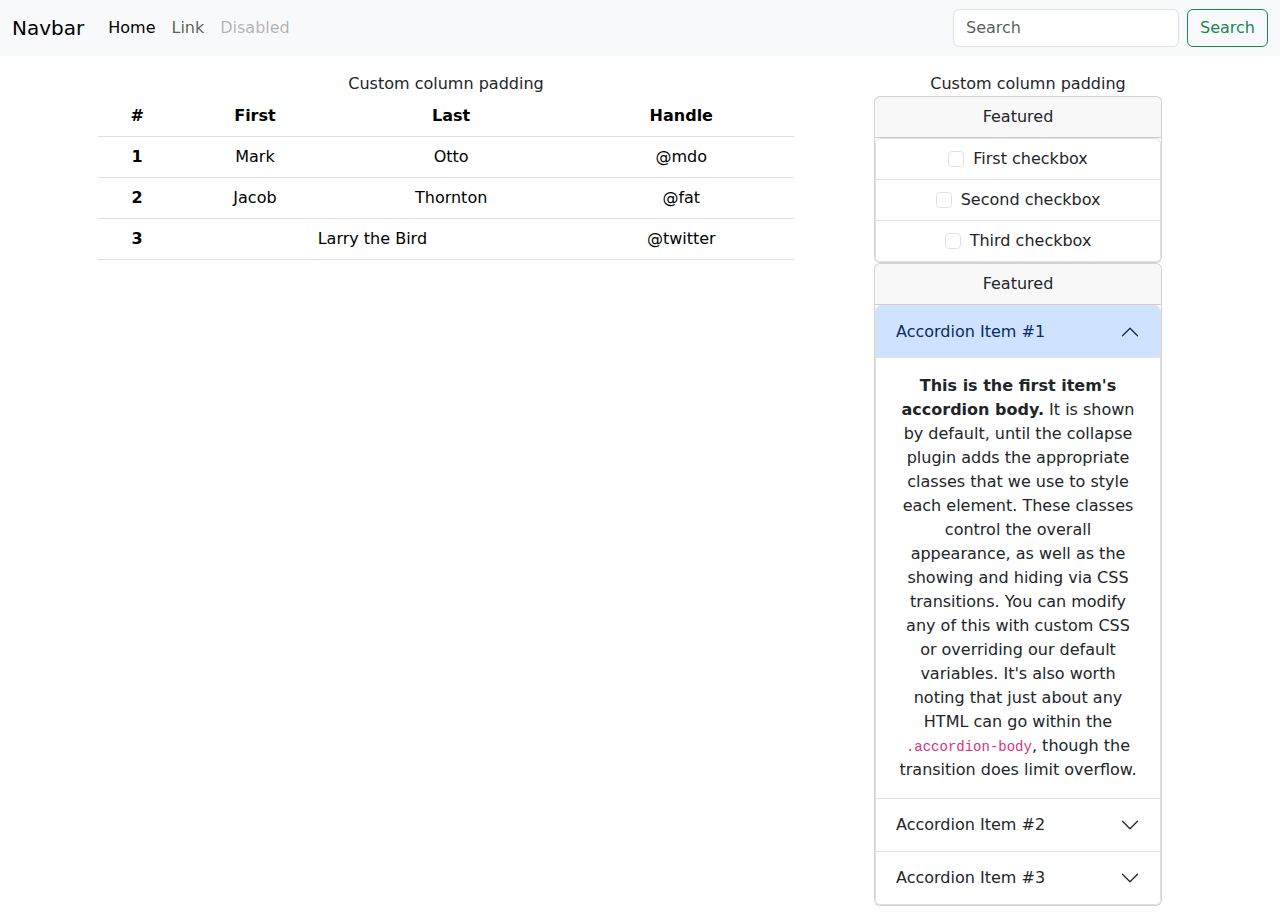
==== index.html @ dd76038e "add base structure of the page with boostrap" ====
<!DOCTYPE html>
<html lang="en">
<head>
    <meta charset="UTF-8">
    <meta name="viewport" content="width=device-width, initial-scale=1.0">
    <link href="https://cdn.jsdelivr.net/npm/bootstrap@5.3.3/dist/css/bootstrap.min.css" rel="stylesheet" integrity="sha384-QWTKZyjpPEjISv5WaRU9OFeRpok6YctnYmDr5pNlyT2bRjXh0JMhjY6hW+ALEwIH" crossorigin="anonymous">
    <link rel="stylesheet" href="https://cdn.jsdelivr.net/npm/bootstrap-icons@1.11.3/font/bootstrap-icons.min.css">
    <link
    rel="stylesheet"
    href="https://cdnjs.cloudflare.com/ajax/libs/font-awesome/6.7.2/css/all.min.css"
    integrity="sha512-Evv84Mr4kqVGRNSgIGL/F/aIDqQb7xQ2vcrdIwxfjThSH8CSR7PBEakCr51Ck+w+/U6swU2Im1vVX0SVk9ABhg=="
    crossorigin="anonymous"
    referrerpolicy="no-referrer"
  />
    <title>Bootstrap</title>
</head>
<body>
    <header>
        <nav class="navbar navbar-expand-lg bg-body-tertiary">
            <div class="container-fluid">
              <a class="navbar-brand" href="#">Navbar</a>
              <button class="navbar-toggler" type="button" data-bs-toggle="collapse" data-bs-target="#navbarTogglerDemo02" aria-controls="navbarTogglerDemo02" aria-expanded="false" aria-label="Toggle navigation">
                <span class="navbar-toggler-icon"></span>
              </button>
              <div class="collapse navbar-collapse" id="navbarTogglerDemo02">
                <ul class="navbar-nav me-auto mb-2 mb-lg-0">
                  <li class="nav-item">
                    <a class="nav-link active" aria-current="page" href="#">Home</a>
                  </li>
                  <li class="nav-item">
                    <a class="nav-link" href="#">Link</a>
                  </li>
                  <li class="nav-item">
                    <a class="nav-link disabled" aria-disabled="true">Disabled</a>
                  </li>
                </ul>
                <form class="d-flex" role="search">
                  <input class="form-control me-2" type="search" placeholder="Search" aria-label="Search">
                  <button class="btn btn-outline-success" type="submit">Search</button>
                </form>
              </div>
            </div>
          </nav>
    </header>

    <main>
        <div class="container overflow-hidden text-center">
            <div class="row gx-5">
              <div class="col-12 col-lg-8">
               <div class="p-3">Custom column padding
                <table class="table">
                    <thead>
                      <tr>
                        <th scope="col">#</th>
                        <th scope="col">First</th>
                        <th scope="col">Last</th>
                        <th scope="col">Handle</th>
                      </tr>
                    </thead>
                    <tbody>
                      <tr>
                        <th scope="row">1</th>
                        <td>Mark</td>
                        <td>Otto</td>
                        <td>@mdo</td>
                      </tr>
                      <tr>
                        <th scope="row">2</th>
                        <td>Jacob</td>
                        <td>Thornton</td>
                        <td>@fat</td>
                      </tr>
                      <tr>
                        <th scope="row">3</th>
                        <td colspan="2">Larry the Bird</td>
                        <td>@twitter</td>
                      </tr>
                    </tbody>
                  </table>
               </div>
              </div>
              <div class="col-12 col-lg-4">
                <div class="p-3">Custom column padding
                    <div class="card" style="width: 18rem;">
                        <div class="card-header">
                          Featured
                        </div>
                        <ul class="list-group">
                            <li class="list-group-item">
                              <input class="form-check-input me-1" type="checkbox" value="" id="firstCheckbox">
                              <label class="form-check-label" for="firstCheckbox">First checkbox</label>
                            </li>
                            <li class="list-group-item">
                              <input class="form-check-input me-1" type="checkbox" value="" id="secondCheckbox">
                              <label class="form-check-label" for="secondCheckbox">Second checkbox</label>
                            </li>
                            <li class="list-group-item">
                              <input class="form-check-input me-1" type="checkbox" value="" id="thirdCheckbox">
                              <label class="form-check-label" for="thirdCheckbox">Third checkbox</label>
                            </li>
                          </ul>
                      </div>

                    <div class="card" style="width: 18rem;">
                        <div class="card-header">
                          Featured
                        </div>
                        <div class="accordion" id="accordionExample">
                            <div class="accordion-item">
                              <h2 class="accordion-header">
                                <button class="accordion-button" type="button" data-bs-toggle="collapse" data-bs-target="#collapseOne" aria-expanded="true" aria-controls="collapseOne">
                                  Accordion Item #1
                                </button>
                              </h2>
                              <div id="collapseOne" class="accordion-collapse collapse show" data-bs-parent="#accordionExample">
                                <div class="accordion-body">
                                  <strong>This is the first item's accordion body.</strong> It is shown by default, until the collapse plugin adds the appropriate classes that we use to style each element. These classes control the overall appearance, as well as the showing and hiding via CSS transitions. You can modify any of this with custom CSS or overriding our default variables. It's also worth noting that just about any HTML can go within the <code>.accordion-body</code>, though the transition does limit overflow.
                                </div>
                              </div>
                            </div>
                            <div class="accordion-item">
                              <h2 class="accordion-header">
                                <button class="accordion-button collapsed" type="button" data-bs-toggle="collapse" data-bs-target="#collapseTwo" aria-expanded="false" aria-controls="collapseTwo">
                                  Accordion Item #2
                                </button>
                              </h2>
                              <div id="collapseTwo" class="accordion-collapse collapse" data-bs-parent="#accordionExample">
                                <div class="accordion-body">
                                  <strong>This is the second item's accordion body.</strong> It is hidden by default, until the collapse plugin adds the appropriate classes that we use to style each element. These classes control the overall appearance, as well as the showing and hiding via CSS transitions. You can modify any of this with custom CSS or overriding our default variables. It's also worth noting that just about any HTML can go within the <code>.accordion-body</code>, though the transition does limit overflow.
                                </div>
                              </div>
                            </div>
                            <div class="accordion-item">
                              <h2 class="accordion-header">
                                <button class="accordion-button collapsed" type="button" data-bs-toggle="collapse" data-bs-target="#collapseThree" aria-expanded="false" aria-controls="collapseThree">
                                  Accordion Item #3
                                </button>
                              </h2>
                              <div id="collapseThree" class="accordion-collapse collapse" data-bs-parent="#accordionExample">
                                <div class="accordion-body">
                                  <strong>This is the third item's accordion body.</strong> It is hidden by default, until the collapse plugin adds the appropriate classes that we use to style each element. These classes control the overall appearance, as well as the showing and hiding via CSS transitions. You can modify any of this with custom CSS or overriding our default variables. It's also worth noting that just about any HTML can go within the <code>.accordion-body</code>, though the transition does limit overflow.
                                </div>
                              </div>
                            </div>
                          </div>
                      </div>
                </div>
              </div>
            </div>
          </div>
    </main>

    <script src="https://cdn.jsdelivr.net/npm/bootstrap@5.3.3/dist/js/bootstrap.bundle.min.js" integrity="sha384-YvpcrYf0tY3lHB60NNkmXc5s9fDVZLESaAA55NDzOxhy9GkcIdslK1eN7N6jIeHz" crossorigin="anonymous"></script>
</body>
</html>
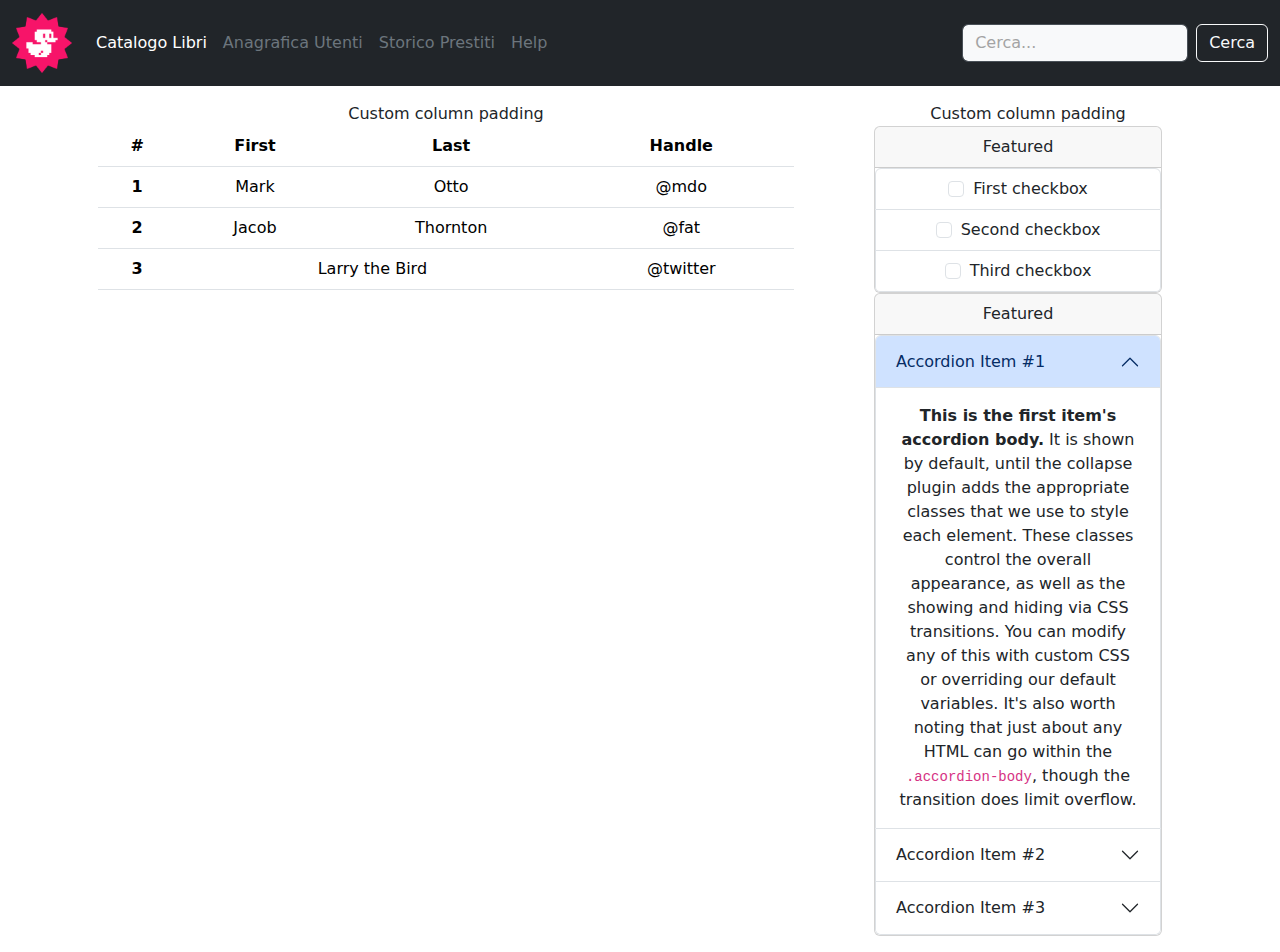
==== commit 3e6414d3: "Fix Navbar style" ====
--- a/index.html
+++ b/index.html
@@ -1,155 +1,286 @@
 <!DOCTYPE html>
 <html lang="en">
-<head>
-    <meta charset="UTF-8">
-    <meta name="viewport" content="width=device-width, initial-scale=1.0">
-    <link href="https://cdn.jsdelivr.net/npm/bootstrap@5.3.3/dist/css/bootstrap.min.css" rel="stylesheet" integrity="sha384-QWTKZyjpPEjISv5WaRU9OFeRpok6YctnYmDr5pNlyT2bRjXh0JMhjY6hW+ALEwIH" crossorigin="anonymous">
-    <link rel="stylesheet" href="https://cdn.jsdelivr.net/npm/bootstrap-icons@1.11.3/font/bootstrap-icons.min.css">
+  <head>
+    <meta charset="UTF-8" />
+    <meta name="viewport" content="width=device-width, initial-scale=1.0" />
     <link
-    rel="stylesheet"
-    href="https://cdnjs.cloudflare.com/ajax/libs/font-awesome/6.7.2/css/all.min.css"
-    integrity="sha512-Evv84Mr4kqVGRNSgIGL/F/aIDqQb7xQ2vcrdIwxfjThSH8CSR7PBEakCr51Ck+w+/U6swU2Im1vVX0SVk9ABhg=="
-    crossorigin="anonymous"
-    referrerpolicy="no-referrer"
-  />
+      href="https://cdn.jsdelivr.net/npm/bootstrap@5.3.3/dist/css/bootstrap.min.css"
+      rel="stylesheet"
+      integrity="sha384-QWTKZyjpPEjISv5WaRU9OFeRpok6YctnYmDr5pNlyT2bRjXh0JMhjY6hW+ALEwIH"
+      crossorigin="anonymous"
+    />
+    <link
+      rel="stylesheet"
+      href="https://cdn.jsdelivr.net/npm/bootstrap-icons@1.11.3/font/bootstrap-icons.min.css"
+    />
+    <link
+      rel="stylesheet"
+      href="https://cdnjs.cloudflare.com/ajax/libs/font-awesome/6.7.2/css/all.min.css"
+      integrity="sha512-Evv84Mr4kqVGRNSgIGL/F/aIDqQb7xQ2vcrdIwxfjThSH8CSR7PBEakCr51Ck+w+/U6swU2Im1vVX0SVk9ABhg=="
+      crossorigin="anonymous"
+      referrerpolicy="no-referrer"
+    />
+
+    <link rel="stylesheet" href="./assets/css/style.css">
+    
     <title>Bootstrap</title>
-</head>
-<body>
+  </head>
+  <body>
     <header>
-        <nav class="navbar navbar-expand-lg bg-body-tertiary">
-            <div class="container-fluid">
-              <a class="navbar-brand" href="#">Navbar</a>
-              <button class="navbar-toggler" type="button" data-bs-toggle="collapse" data-bs-target="#navbarTogglerDemo02" aria-controls="navbarTogglerDemo02" aria-expanded="false" aria-label="Toggle navigation">
-                <span class="navbar-toggler-icon"></span>
+      <nav class="navbar navbar-expand-lg bg-dark" data-bs-theme="dark">
+        <div class="container-fluid">
+          <a class="navbar-brand" href="#"
+            ><img src="./assets/img/duck.png" alt="Logo image" height="60px"
+          /></a>
+          <button
+            class="navbar-toggler"
+            type="button"
+            data-bs-toggle="collapse"
+            data-bs-target="#navbarTogglerDemo02"
+            aria-controls="navbarTogglerDemo02"
+            aria-expanded="false"
+            aria-label="Toggle navigation"
+          >
+            <span class="navbar-toggler-icon"></span>
+          </button>
+          <div class="collapse navbar-collapse" id="navbarTogglerDemo02">
+            <ul class="navbar-nav me-auto mb-2 mb-lg-0">
+              <li class="nav-item">
+                <a
+                  class="nav-link active text-white"
+                  aria-current="page"
+                  href="#"
+                  >Catalogo Libri</a
+                >
+              </li>
+              <li class="nav-item">
+                <a class="nav-link text-secondary" href="#"
+                  >Anagrafica Utenti</a
+                >
+              </li>
+              <li class="nav-item">
+                <a class="nav-link text-secondary" href="#"
+                  >Storico Prestiti</a
+                >
+              </li>
+              <li class="nav-item">
+                <a class="nav-link text-secondary" href="#"
+                  >Help</a
+                >
+              </li>
+            </ul>
+            <form class="d-flex" role="search">
+              <input
+                class="form-control me-2 bg-light text-dark"
+                type="search"
+                placeholder="Cerca..."
+                aria-label="Search"
+              />
+              <button class="btn btn-outline-light" type="submit">
+                Cerca
               </button>
-              <div class="collapse navbar-collapse" id="navbarTogglerDemo02">
-                <ul class="navbar-nav me-auto mb-2 mb-lg-0">
-                  <li class="nav-item">
-                    <a class="nav-link active" aria-current="page" href="#">Home</a>
+            </form>
+          </div>
+        </div>
+      </nav>
+    </header>
+
+    <main>
+      <div class="container overflow-hidden text-center">
+        <div class="row gx-5">
+          <div class="col-12 col-lg-8">
+            <div class="p-3">
+              Custom column padding
+              <table class="table">
+                <thead>
+                  <tr>
+                    <th scope="col">#</th>
+                    <th scope="col">First</th>
+                    <th scope="col">Last</th>
+                    <th scope="col">Handle</th>
+                  </tr>
+                </thead>
+                <tbody>
+                  <tr>
+                    <th scope="row">1</th>
+                    <td>Mark</td>
+                    <td>Otto</td>
+                    <td>@mdo</td>
+                  </tr>
+                  <tr>
+                    <th scope="row">2</th>
+                    <td>Jacob</td>
+                    <td>Thornton</td>
+                    <td>@fat</td>
+                  </tr>
+                  <tr>
+                    <th scope="row">3</th>
+                    <td colspan="2">Larry the Bird</td>
+                    <td>@twitter</td>
+                  </tr>
+                </tbody>
+              </table>
+            </div>
+          </div>
+          <div class="col-12 col-lg-4">
+            <div class="p-3">
+              Custom column padding
+              <div class="card" style="width: 18rem">
+                <div class="card-header">Featured</div>
+                <ul class="list-group">
+                  <li class="list-group-item">
+                    <input
+                      class="form-check-input me-1"
+                      type="checkbox"
+                      value=""
+                      id="firstCheckbox"
+                    />
+                    <label class="form-check-label" for="firstCheckbox"
+                      >First checkbox</label
+                    >
                   </li>
-                  <li class="nav-item">
-                    <a class="nav-link" href="#">Link</a>
+                  <li class="list-group-item">
+                    <input
+                      class="form-check-input me-1"
+                      type="checkbox"
+                      value=""
+                      id="secondCheckbox"
+                    />
+                    <label class="form-check-label" for="secondCheckbox"
+                      >Second checkbox</label
+                    >
                   </li>
-                  <li class="nav-item">
-                    <a class="nav-link disabled" aria-disabled="true">Disabled</a>
+                  <li class="list-group-item">
+                    <input
+                      class="form-check-input me-1"
+                      type="checkbox"
+                      value=""
+                      id="thirdCheckbox"
+                    />
+                    <label class="form-check-label" for="thirdCheckbox"
+                      >Third checkbox</label
+                    >
                   </li>
                 </ul>
-                <form class="d-flex" role="search">
-                  <input class="form-control me-2" type="search" placeholder="Search" aria-label="Search">
-                  <button class="btn btn-outline-success" type="submit">Search</button>
-                </form>
               </div>
-            </div>
-          </nav>
-    </header>
-
-    <main>
-        <div class="container overflow-hidden text-center">
-            <div class="row gx-5">
-              <div class="col-12 col-lg-8">
-               <div class="p-3">Custom column padding
-                <table class="table">
-                    <thead>
-                      <tr>
-                        <th scope="col">#</th>
-                        <th scope="col">First</th>
-                        <th scope="col">Last</th>
-                        <th scope="col">Handle</th>
-                      </tr>
-                    </thead>
-                    <tbody>
-                      <tr>
-                        <th scope="row">1</th>
-                        <td>Mark</td>
-                        <td>Otto</td>
-                        <td>@mdo</td>
-                      </tr>
-                      <tr>
-                        <th scope="row">2</th>
-                        <td>Jacob</td>
-                        <td>Thornton</td>
-                        <td>@fat</td>
-                      </tr>
-                      <tr>
-                        <th scope="row">3</th>
-                        <td colspan="2">Larry the Bird</td>
-                        <td>@twitter</td>
-                      </tr>
-                    </tbody>
-                  </table>
-               </div>
-              </div>
-              <div class="col-12 col-lg-4">
-                <div class="p-3">Custom column padding
-                    <div class="card" style="width: 18rem;">
-                        <div class="card-header">
-                          Featured
-                        </div>
-                        <ul class="list-group">
-                            <li class="list-group-item">
-                              <input class="form-check-input me-1" type="checkbox" value="" id="firstCheckbox">
-                              <label class="form-check-label" for="firstCheckbox">First checkbox</label>
-                            </li>
-                            <li class="list-group-item">
-                              <input class="form-check-input me-1" type="checkbox" value="" id="secondCheckbox">
-                              <label class="form-check-label" for="secondCheckbox">Second checkbox</label>
-                            </li>
-                            <li class="list-group-item">
-                              <input class="form-check-input me-1" type="checkbox" value="" id="thirdCheckbox">
-                              <label class="form-check-label" for="thirdCheckbox">Third checkbox</label>
-                            </li>
-                          </ul>
+
+              <div class="card" style="width: 18rem">
+                <div class="card-header">Featured</div>
+                <div class="accordion" id="accordionExample">
+                  <div class="accordion-item">
+                    <h2 class="accordion-header">
+                      <button
+                        class="accordion-button"
+                        type="button"
+                        data-bs-toggle="collapse"
+                        data-bs-target="#collapseOne"
+                        aria-expanded="true"
+                        aria-controls="collapseOne"
+                      >
+                        Accordion Item #1
+                      </button>
+                    </h2>
+                    <div
+                      id="collapseOne"
+                      class="accordion-collapse collapse show"
+                      data-bs-parent="#accordionExample"
+                    >
+                      <div class="accordion-body">
+                        <strong
+                          >This is the first item's accordion body.</strong
+                        >
+                        It is shown by default, until the collapse plugin adds
+                        the appropriate classes that we use to style each
+                        element. These classes control the overall appearance,
+                        as well as the showing and hiding via CSS transitions.
+                        You can modify any of this with custom CSS or overriding
+                        our default variables. It's also worth noting that just
+                        about any HTML can go within the
+                        <code>.accordion-body</code>, though the transition does
+                        limit overflow.
                       </div>
-
-                    <div class="card" style="width: 18rem;">
-                        <div class="card-header">
-                          Featured
-                        </div>
-                        <div class="accordion" id="accordionExample">
-                            <div class="accordion-item">
-                              <h2 class="accordion-header">
-                                <button class="accordion-button" type="button" data-bs-toggle="collapse" data-bs-target="#collapseOne" aria-expanded="true" aria-controls="collapseOne">
-                                  Accordion Item #1
-                                </button>
-                              </h2>
-                              <div id="collapseOne" class="accordion-collapse collapse show" data-bs-parent="#accordionExample">
-                                <div class="accordion-body">
-                                  <strong>This is the first item's accordion body.</strong> It is shown by default, until the collapse plugin adds the appropriate classes that we use to style each element. These classes control the overall appearance, as well as the showing and hiding via CSS transitions. You can modify any of this with custom CSS or overriding our default variables. It's also worth noting that just about any HTML can go within the <code>.accordion-body</code>, though the transition does limit overflow.
-                                </div>
-                              </div>
-                            </div>
-                            <div class="accordion-item">
-                              <h2 class="accordion-header">
-                                <button class="accordion-button collapsed" type="button" data-bs-toggle="collapse" data-bs-target="#collapseTwo" aria-expanded="false" aria-controls="collapseTwo">
-                                  Accordion Item #2
-                                </button>
-                              </h2>
-                              <div id="collapseTwo" class="accordion-collapse collapse" data-bs-parent="#accordionExample">
-                                <div class="accordion-body">
-                                  <strong>This is the second item's accordion body.</strong> It is hidden by default, until the collapse plugin adds the appropriate classes that we use to style each element. These classes control the overall appearance, as well as the showing and hiding via CSS transitions. You can modify any of this with custom CSS or overriding our default variables. It's also worth noting that just about any HTML can go within the <code>.accordion-body</code>, though the transition does limit overflow.
-                                </div>
-                              </div>
-                            </div>
-                            <div class="accordion-item">
-                              <h2 class="accordion-header">
-                                <button class="accordion-button collapsed" type="button" data-bs-toggle="collapse" data-bs-target="#collapseThree" aria-expanded="false" aria-controls="collapseThree">
-                                  Accordion Item #3
-                                </button>
-                              </h2>
-                              <div id="collapseThree" class="accordion-collapse collapse" data-bs-parent="#accordionExample">
-                                <div class="accordion-body">
-                                  <strong>This is the third item's accordion body.</strong> It is hidden by default, until the collapse plugin adds the appropriate classes that we use to style each element. These classes control the overall appearance, as well as the showing and hiding via CSS transitions. You can modify any of this with custom CSS or overriding our default variables. It's also worth noting that just about any HTML can go within the <code>.accordion-body</code>, though the transition does limit overflow.
-                                </div>
-                              </div>
-                            </div>
-                          </div>
+                    </div>
+                  </div>
+                  <div class="accordion-item">
+                    <h2 class="accordion-header">
+                      <button
+                        class="accordion-button collapsed"
+                        type="button"
+                        data-bs-toggle="collapse"
+                        data-bs-target="#collapseTwo"
+                        aria-expanded="false"
+                        aria-controls="collapseTwo"
+                      >
+                        Accordion Item #2
+                      </button>
+                    </h2>
+                    <div
+                      id="collapseTwo"
+                      class="accordion-collapse collapse"
+                      data-bs-parent="#accordionExample"
+                    >
+                      <div class="accordion-body">
+                        <strong
+                          >This is the second item's accordion body.</strong
+                        >
+                        It is hidden by default, until the collapse plugin adds
+                        the appropriate classes that we use to style each
+                        element. These classes control the overall appearance,
+                        as well as the showing and hiding via CSS transitions.
+                        You can modify any of this with custom CSS or overriding
+                        our default variables. It's also worth noting that just
+                        about any HTML can go within the
+                        <code>.accordion-body</code>, though the transition does
+                        limit overflow.
                       </div>
+                    </div>
+                  </div>
+                  <div class="accordion-item">
+                    <h2 class="accordion-header">
+                      <button
+                        class="accordion-button collapsed"
+                        type="button"
+                        data-bs-toggle="collapse"
+                        data-bs-target="#collapseThree"
+                        aria-expanded="false"
+                        aria-controls="collapseThree"
+                      >
+                        Accordion Item #3
+                      </button>
+                    </h2>
+                    <div
+                      id="collapseThree"
+                      class="accordion-collapse collapse"
+                      data-bs-parent="#accordionExample"
+                    >
+                      <div class="accordion-body">
+                        <strong
+                          >This is the third item's accordion body.</strong
+                        >
+                        It is hidden by default, until the collapse plugin adds
+                        the appropriate classes that we use to style each
+                        element. These classes control the overall appearance,
+                        as well as the showing and hiding via CSS transitions.
+                        You can modify any of this with custom CSS or overriding
+                        our default variables. It's also worth noting that just
+                        about any HTML can go within the
+                        <code>.accordion-body</code>, though the transition does
+                        limit overflow.
+                      </div>
+                    </div>
+                  </div>
                 </div>
               </div>
             </div>
           </div>
+        </div>
+      </div>
     </main>
 
-    <script src="https://cdn.jsdelivr.net/npm/bootstrap@5.3.3/dist/js/bootstrap.bundle.min.js" integrity="sha384-YvpcrYf0tY3lHB60NNkmXc5s9fDVZLESaAA55NDzOxhy9GkcIdslK1eN7N6jIeHz" crossorigin="anonymous"></script>
-</body>
-</html>+    <script
+      src="https://cdn.jsdelivr.net/npm/bootstrap@5.3.3/dist/js/bootstrap.bundle.min.js"
+      integrity="sha384-YvpcrYf0tY3lHB60NNkmXc5s9fDVZLESaAA55NDzOxhy9GkcIdslK1eN7N6jIeHz"
+      crossorigin="anonymous"
+    ></script>
+  </body>
+</html>
--- a/assets/css/style.css
+++ b/assets/css/style.css
@@ -0,0 +1,4 @@
+.form-control::placeholder{
+    color: gray;
+    opacity: 70%;
+}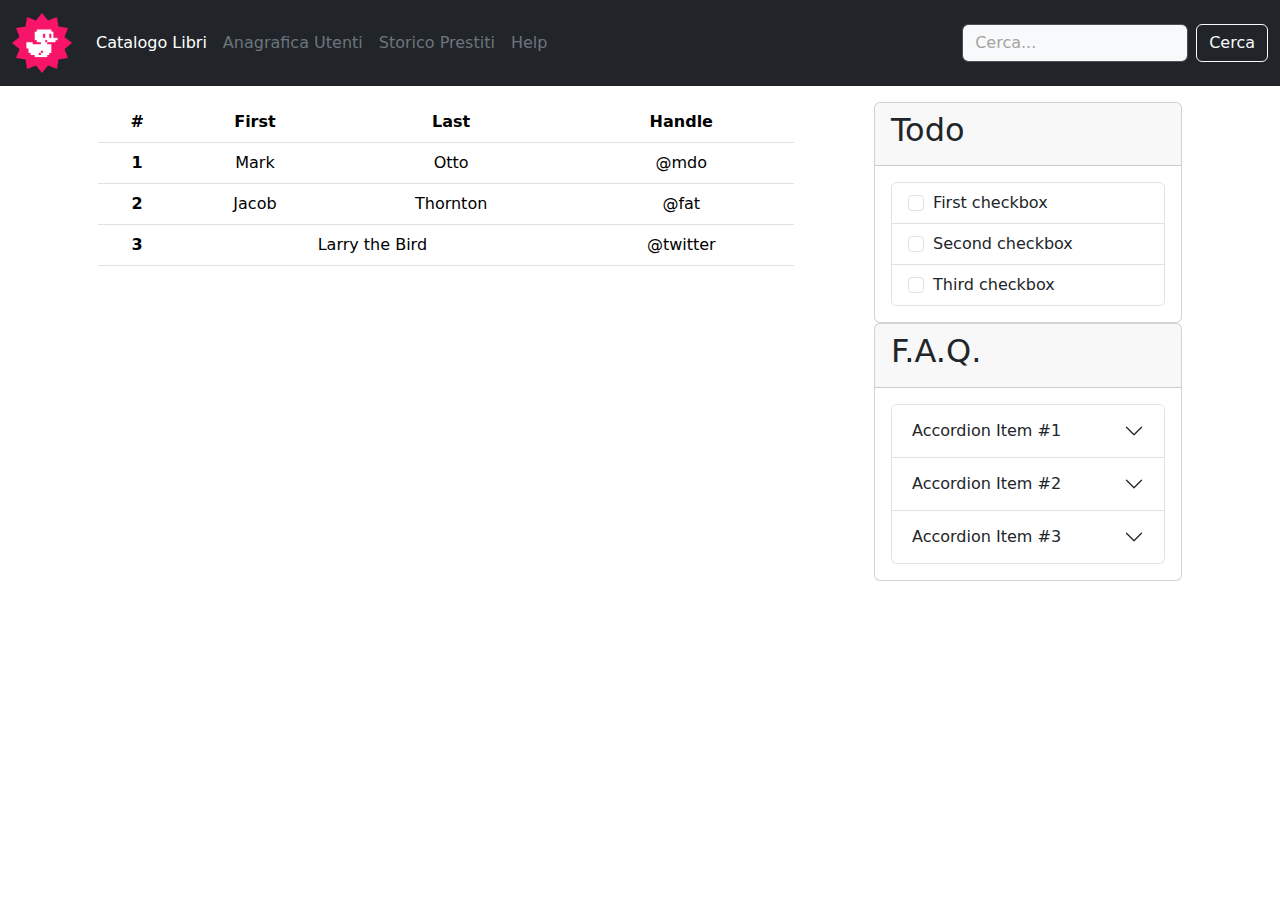
==== commit 817c26bb: "fix Todo Check list and add comment" ====
--- a/index.html
+++ b/index.html
@@ -21,8 +21,8 @@
       referrerpolicy="no-referrer"
     />
 
-    <link rel="stylesheet" href="./assets/css/style.css">
-    
+    <link rel="stylesheet" href="./assets/css/style.css" />
+
     <title>Bootstrap</title>
   </head>
   <body>
@@ -59,14 +59,10 @@
                 >
               </li>
               <li class="nav-item">
-                <a class="nav-link text-secondary" href="#"
-                  >Storico Prestiti</a
-                >
-              </li>
-              <li class="nav-item">
-                <a class="nav-link text-secondary" href="#"
-                  >Help</a
-                >
+                <a class="nav-link text-secondary" href="#">Storico Prestiti</a>
+              </li>
+              <li class="nav-item">
+                <a class="nav-link text-secondary" href="#">Help</a>
               </li>
             </ul>
             <form class="d-flex" role="search">
@@ -76,9 +72,7 @@
                 placeholder="Cerca..."
                 aria-label="Search"
               />
-              <button class="btn btn-outline-light" type="submit">
-                Cerca
-              </button>
+              <button class="btn btn-outline-light" type="submit">Cerca</button>
             </form>
           </div>
         </div>
@@ -88,9 +82,9 @@
     <main>
       <div class="container overflow-hidden text-center">
         <div class="row gx-5">
+          <!--  #region TABLE -->
           <div class="col-12 col-lg-8">
             <div class="p-3">
-              Custom column padding
               <table class="table">
                 <thead>
                   <tr>
@@ -122,12 +116,14 @@
               </table>
             </div>
           </div>
+          <!--  #endregion TABLE -->
+
+          <!--  #region TODO CHECKLIST -->
           <div class="col-12 col-lg-4">
             <div class="p-3">
-              Custom column padding
-              <div class="card" style="width: 18rem">
-                <div class="card-header">Featured</div>
-                <ul class="list-group">
+              <div class="card text-start" >
+                <div class="card-header"><h2>Todo</h2></div>
+                <ul class="list-group m-3">
                   <li class="list-group-item">
                     <input
                       class="form-check-input me-1"
@@ -163,14 +159,16 @@
                   </li>
                 </ul>
               </div>
-
-              <div class="card" style="width: 18rem">
-                <div class="card-header">Featured</div>
-                <div class="accordion" id="accordionExample">
+              <!--  #endregion TODO CHECKLIST -->
+
+              <!--  #region F.A.Q. -->
+              <div class="card" >
+                <div class="card-header text-start"><h2>F.A.Q.</h2></div>
+                <div class="accordion m-3" id="accordionExample">
                   <div class="accordion-item">
                     <h2 class="accordion-header">
                       <button
-                        class="accordion-button"
+                        class="accordion-button collapsed"
                         type="button"
                         data-bs-toggle="collapse"
                         data-bs-target="#collapseOne"
@@ -182,7 +180,7 @@
                     </h2>
                     <div
                       id="collapseOne"
-                      class="accordion-collapse collapse show"
+                      class="accordion-collapse collapse"
                       data-bs-parent="#accordionExample"
                     >
                       <div class="accordion-body">
@@ -271,6 +269,7 @@
                   </div>
                 </div>
               </div>
+              <!--  #endregion F.A.Q. -->
             </div>
           </div>
         </div>
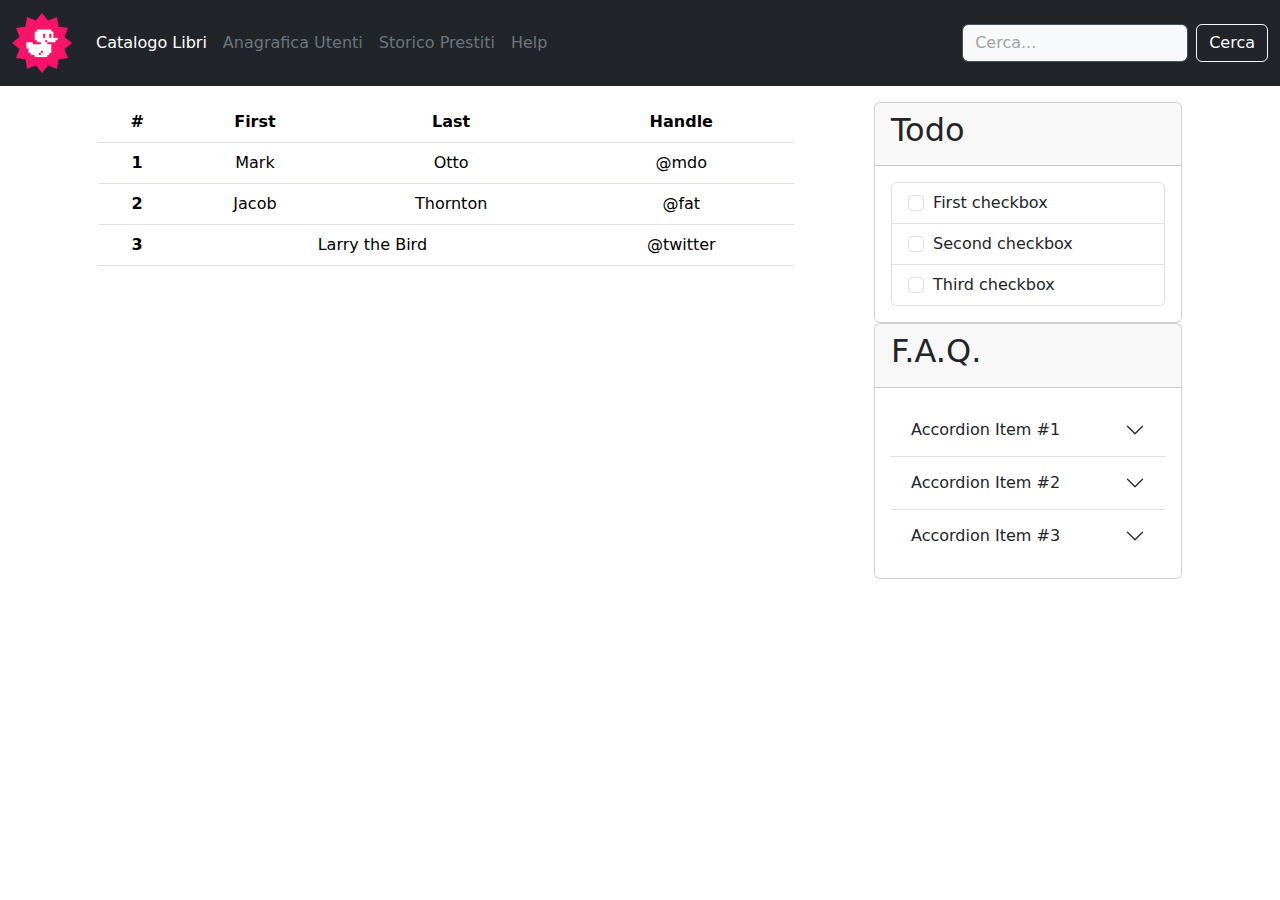
==== commit 81ef6b36: "fix F.A.Q. Accordion border and text align" ====
--- a/index.html
+++ b/index.html
@@ -164,7 +164,7 @@
               <!--  #region F.A.Q. -->
               <div class="card" >
                 <div class="card-header text-start"><h2>F.A.Q.</h2></div>
-                <div class="accordion m-3" id="accordionExample">
+                <div class="accordion accordion-flush m-3" id="accordionExample">
                   <div class="accordion-item">
                     <h2 class="accordion-header">
                       <button
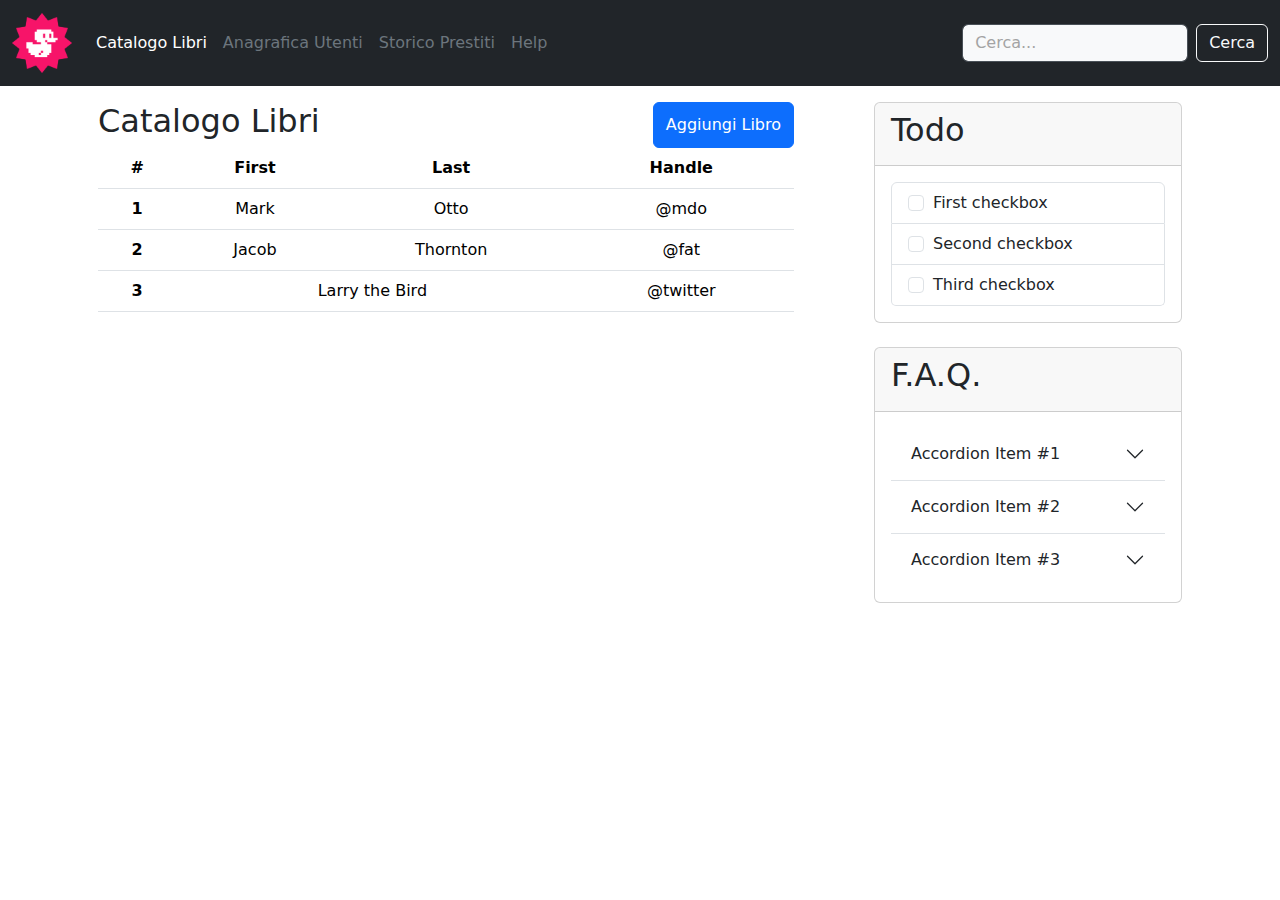
==== commit 79e12d26: "add "Catalogo Libri" button on top list" ====
--- a/index.html
+++ b/index.html
@@ -82,9 +82,14 @@
     <main>
       <div class="container overflow-hidden text-center">
         <div class="row gx-5">
+            
           <!--  #region TABLE -->
           <div class="col-12 col-lg-8">
             <div class="p-3">
+                <div class="d-flex" style="justify-content: space-between;">
+                    <h2>Catalogo Libri</h2>
+                    <button type="button" class="btn btn-primary">Aggiungi Libro</button>
+                </div>
               <table class="table">
                 <thead>
                   <tr>
@@ -121,7 +126,7 @@
           <!--  #region TODO CHECKLIST -->
           <div class="col-12 col-lg-4">
             <div class="p-3">
-              <div class="card text-start" >
+              <div class="card text-start mb-4" >
                 <div class="card-header"><h2>Todo</h2></div>
                 <ul class="list-group m-3">
                   <li class="list-group-item">
@@ -162,7 +167,7 @@
               <!--  #endregion TODO CHECKLIST -->
 
               <!--  #region F.A.Q. -->
-              <div class="card" >
+              <div class="card mb-4" >
                 <div class="card-header text-start"><h2>F.A.Q.</h2></div>
                 <div class="accordion accordion-flush m-3" id="accordionExample">
                   <div class="accordion-item">
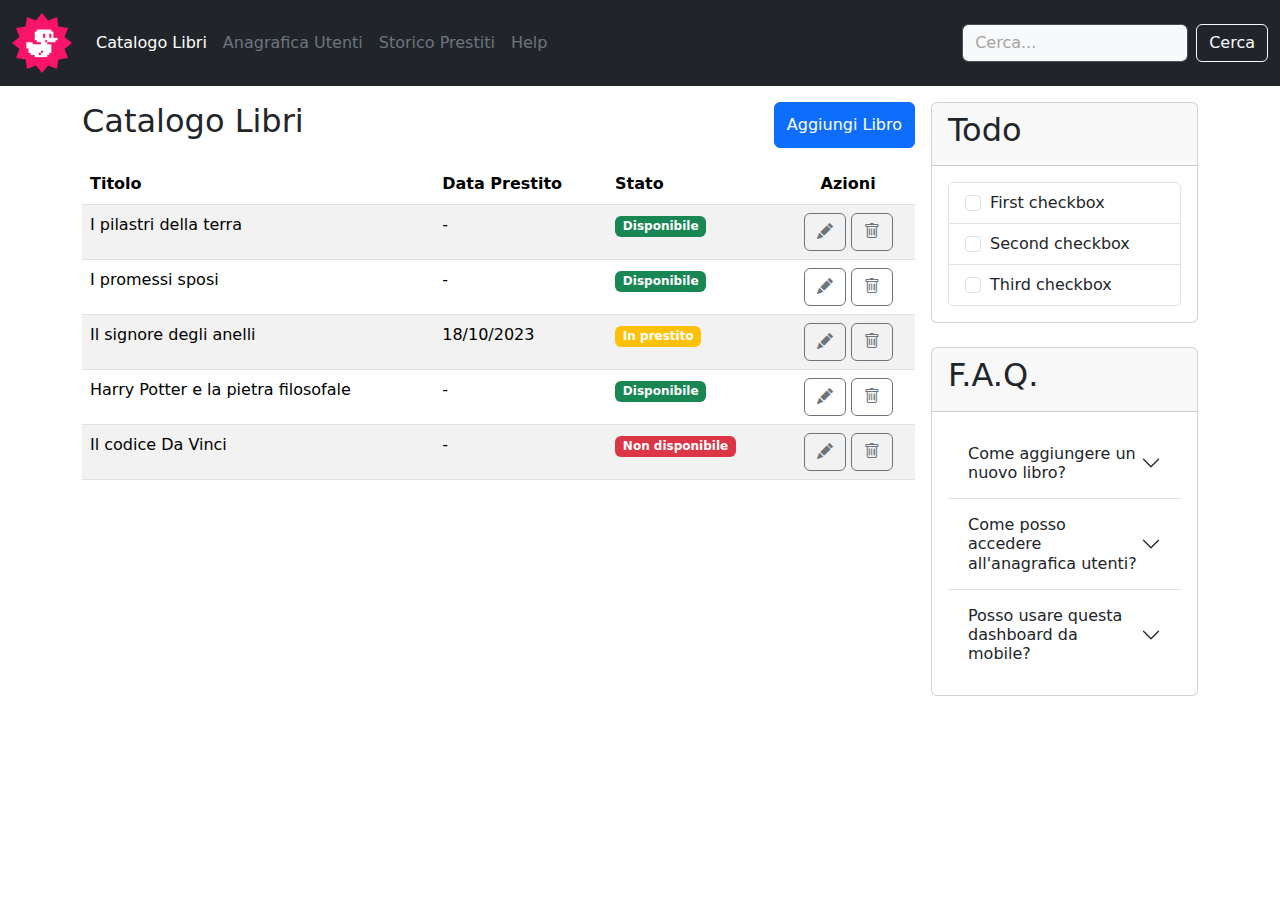
==== commit 43f3fb2f: "add table layout" ====
--- a/index.html
+++ b/index.html
@@ -27,7 +27,7 @@
   </head>
   <body>
     <header>
-      <nav class="navbar navbar-expand-lg bg-dark" data-bs-theme="dark">
+      <nav class="navbar navbar-expand-lg bg-dark"data-bs-theme="dark">
         <div class="container-fluid">
           <a class="navbar-brand" href="#"
             ><img src="./assets/img/duck.png" alt="Logo image" height="60px"
@@ -81,41 +81,86 @@
 
     <main>
       <div class="container overflow-hidden text-center">
-        <div class="row gx-5">
-            
+        <div class="row gx-3">
           <!--  #region TABLE -->
-          <div class="col-12 col-lg-8">
-            <div class="p-3">
-                <div class="d-flex" style="justify-content: space-between;">
-                    <h2>Catalogo Libri</h2>
-                    <button type="button" class="btn btn-primary">Aggiungi Libro</button>
-                </div>
-              <table class="table">
+          <div class="col-12 col-lg-9">
+            <div class="mt-3">
+              <div class="d-flex justify-content-between pb-3">
+                <h2>Catalogo Libri</h2>
+                <button type="button" class="btn btn-primary">
+                  Aggiungi Libro
+                </button>
+              </div>
+
+              <table class="table text-start table-striped">
                 <thead>
                   <tr>
-                    <th scope="col">#</th>
-                    <th scope="col">First</th>
-                    <th scope="col">Last</th>
-                    <th scope="col">Handle</th>
+                    <th scope="col">Titolo</th>
+                    <th scope="col" class="d-none d-md-table-cell">Data Prestito</th>
+                    <th scope="col">Stato</th>
+                    <th scope="col" class="text-center">Azioni</th>
                   </tr>
                 </thead>
                 <tbody>
                   <tr>
-                    <th scope="row">1</th>
-                    <td>Mark</td>
-                    <td>Otto</td>
-                    <td>@mdo</td>
-                  </tr>
-                  <tr>
-                    <th scope="row">2</th>
-                    <td>Jacob</td>
-                    <td>Thornton</td>
-                    <td>@fat</td>
-                  </tr>
-                  <tr>
-                    <th scope="row">3</th>
-                    <td colspan="2">Larry the Bird</td>
-                    <td>@twitter</td>
+                    <td>I pilastri della terra</td>
+                    <td class="d-none d-md-table-cell">-</td>
+                    <td><span class="badge text-bg-success">Disponibile</span></td>
+                    <td class="text-center">
+                      <a class="btn btn-outline-secondary"
+                        ><i class="bi bi-pencil-fill"></i></a
+                      >&nbsp<a class="btn btn-outline-secondary"
+                        ><i class="bi bi-trash"></i
+                      ></a>
+                    </td>
+                  </tr>
+                  <tr>
+                    <td>I promessi sposi</td>
+                    <td class="d-none d-md-table-cell">-</td>
+                    <td><span class="badge text-bg-success">Disponibile</span></td>
+                    <td class="text-center">
+                        <a class="btn btn-outline-secondary"
+                        ><i class="bi bi-pencil-fill"></i></a
+                      >&nbsp<a class="btn btn-outline-secondary"
+                        ><i class="bi bi-trash"></i
+                      ></a>
+                    </td>
+                  </tr>
+                  <tr>
+                    <td>Il signore degli anelli</td>
+                    <td class="d-none d-md-table-cell">18/10/2023</td>
+                    <td><span class="badge text-white bg-warning">In prestito</span></td>
+                    <td class="text-center">
+                        <a class="btn btn-outline-secondary"
+                        ><i class="bi bi-pencil-fill"></i></a
+                      >&nbsp<a class="btn btn-outline-secondary"
+                        ><i class="bi bi-trash"></i
+                      ></a>
+                    </td>
+                  </tr>
+                  <tr>
+                    <td>Harry Potter e la pietra filosofale</td>
+                    <td class="d-none d-md-table-cell">-</td>
+                    <td><span class="badge text-bg-success">Disponibile</span></td>
+                    <td class="text-center">
+                      <a class="btn btn-outline-secondary"
+                        ><i class="bi bi-pencil-fill"></i></a
+                      >&nbsp<a class="btn btn-outline-secondary"
+                        ><i class="bi bi-trash"></i
+                      ></a>
+                    </td>
+                  </tr>
+                  <tr>
+                    <td>Il codice Da Vinci</td>
+                    <td class="d-none d-md-table-cell">-</td>
+                    <td><span class="badge text-bg-danger">Non disponibile</span></td>
+                    <td class="text-center">
+                      <a class="btn btn-outline-secondary"
+                        ><i class="bi bi-pencil-fill"></i></a
+                      >&nbsp<a class="btn btn-outline-secondary"
+                        ><i class="bi bi-trash"></i
+                      ></a>
+                    </td>
                   </tr>
                 </tbody>
               </table>
@@ -124,9 +169,9 @@
           <!--  #endregion TABLE -->
 
           <!--  #region TODO CHECKLIST -->
-          <div class="col-12 col-lg-4">
-            <div class="p-3">
-              <div class="card text-start mb-4" >
+          <div class="col-12 col-lg-3">
+            <div class="mt-3">
+              <div class="card text-start mb-4">
                 <div class="card-header"><h2>Todo</h2></div>
                 <ul class="list-group m-3">
                   <li class="list-group-item">
@@ -167,9 +212,12 @@
               <!--  #endregion TODO CHECKLIST -->
 
               <!--  #region F.A.Q. -->
-              <div class="card mb-4" >
+              <div class="card mb-4">
                 <div class="card-header text-start"><h2>F.A.Q.</h2></div>
-                <div class="accordion accordion-flush m-3" id="accordionExample">
+                <div
+                  class="accordion accordion-flush m-3"
+                  id="accordionExample"
+                >
                   <div class="accordion-item">
                     <h2 class="accordion-header">
                       <button
@@ -180,7 +228,7 @@
                         aria-expanded="true"
                         aria-controls="collapseOne"
                       >
-                        Accordion Item #1
+                        Come aggiungere un nuovo libro?
                       </button>
                     </h2>
                     <div
@@ -214,7 +262,7 @@
                         aria-expanded="false"
                         aria-controls="collapseTwo"
                       >
-                        Accordion Item #2
+                        Come posso accedere all'anagrafica utenti?
                       </button>
                     </h2>
                     <div
@@ -248,7 +296,7 @@
                         aria-expanded="false"
                         aria-controls="collapseThree"
                       >
-                        Accordion Item #3
+                        Posso usare questa dashboard da mobile?
                       </button>
                     </h2>
                     <div
--- a/assets/css/style.css
+++ b/assets/css/style.css
@@ -1,4 +1,8 @@
 .form-control::placeholder{
     color: gray;
     opacity: 70%;
-}+}
+
+/* tr>td:nth-of-type(4){
+    text-align: center;
+} */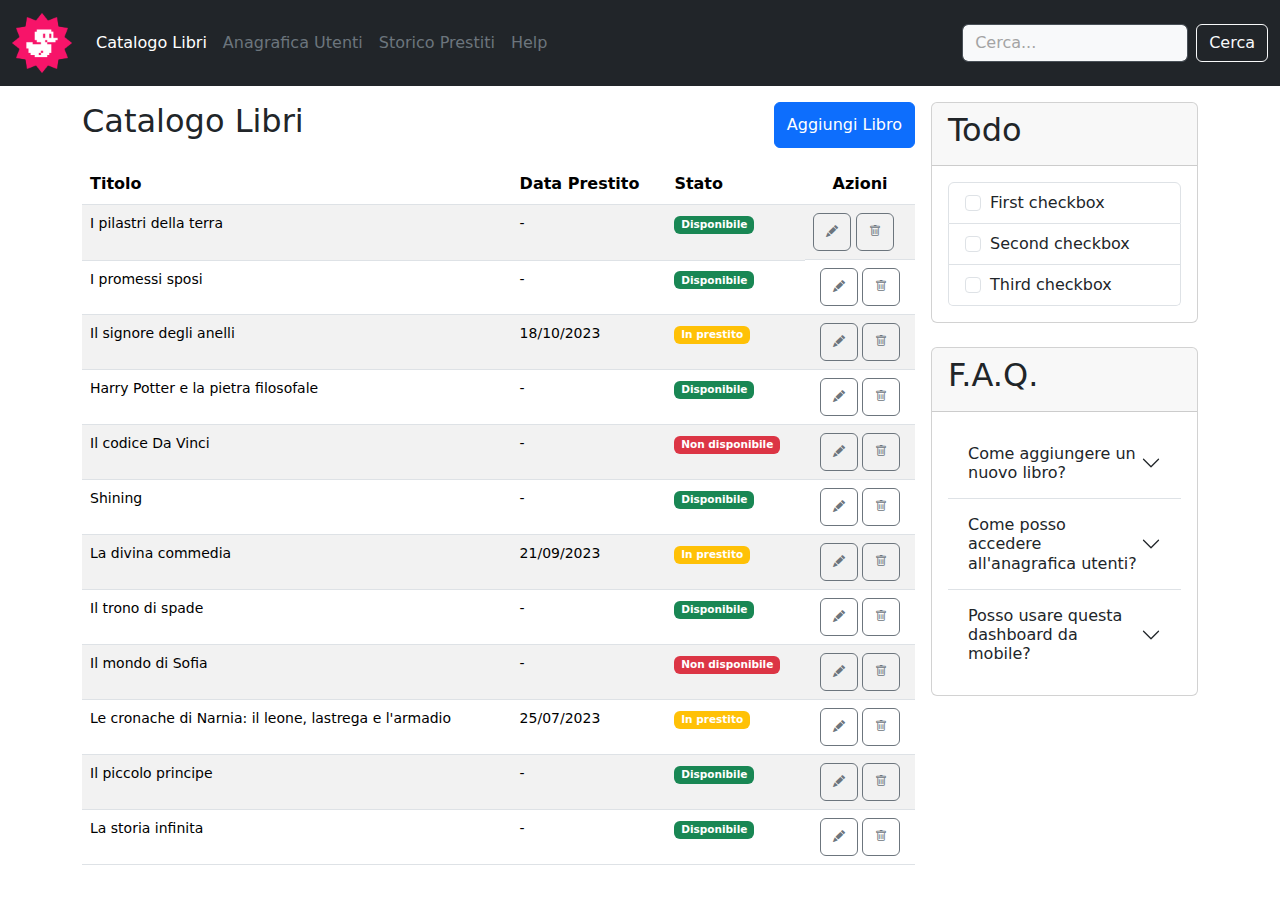
==== commit 102c021e: "fix table layout and add complete list" ====
--- a/index.html
+++ b/index.html
@@ -101,16 +101,18 @@
                     <th scope="col" class="text-center">Azioni</th>
                   </tr>
                 </thead>
+
+
                 <tbody>
                   <tr>
                     <td>I pilastri della terra</td>
                     <td class="d-none d-md-table-cell">-</td>
                     <td><span class="badge text-bg-success">Disponibile</span></td>
-                    <td class="text-center">
+                    <td class="text-center d-flex flex-shrink-0">
                       <a class="btn btn-outline-secondary"
-                        ><i class="bi bi-pencil-fill"></i></a
-                      >&nbsp<a class="btn btn-outline-secondary"
-                        ><i class="bi bi-trash"></i
+                        ><i class="bi bi-pencil-fill fa-xs"></i></a
+                      >&nbsp<a class="btn btn-outline-secondary"
+                        ><i class="bi bi-trash fa-xs"></i
                       ></a>
                     </td>
                   </tr>
@@ -120,9 +122,9 @@
                     <td><span class="badge text-bg-success">Disponibile</span></td>
                     <td class="text-center">
                         <a class="btn btn-outline-secondary"
-                        ><i class="bi bi-pencil-fill"></i></a
-                      >&nbsp<a class="btn btn-outline-secondary"
-                        ><i class="bi bi-trash"></i
+                        ><i class="bi bi-pencil-fill fa-xs"></i></a
+                      >&nbsp<a class="btn btn-outline-secondary"
+                        ><i class="bi bi-trash fa-xs"></i
                       ></a>
                     </td>
                   </tr>
@@ -132,9 +134,9 @@
                     <td><span class="badge text-white bg-warning">In prestito</span></td>
                     <td class="text-center">
                         <a class="btn btn-outline-secondary"
-                        ><i class="bi bi-pencil-fill"></i></a
-                      >&nbsp<a class="btn btn-outline-secondary"
-                        ><i class="bi bi-trash"></i
+                        ><i class="bi bi-pencil-fill fa-xs"></i></a
+                      >&nbsp<a class="btn btn-outline-secondary"
+                        ><i class="bi bi-trash fa-xs"></i
                       ></a>
                     </td>
                   </tr>
@@ -143,10 +145,10 @@
                     <td class="d-none d-md-table-cell">-</td>
                     <td><span class="badge text-bg-success">Disponibile</span></td>
                     <td class="text-center">
-                      <a class="btn btn-outline-secondary"
-                        ><i class="bi bi-pencil-fill"></i></a
-                      >&nbsp<a class="btn btn-outline-secondary"
-                        ><i class="bi bi-trash"></i
+                        <a class="btn btn-outline-secondary"
+                        ><i class="bi bi-pencil-fill fa-xs"></i></a
+                      >&nbsp<a class="btn btn-outline-secondary"
+                        ><i class="bi bi-trash fa-xs"></i
                       ></a>
                     </td>
                   </tr>
@@ -155,10 +157,103 @@
                     <td class="d-none d-md-table-cell">-</td>
                     <td><span class="badge text-bg-danger">Non disponibile</span></td>
                     <td class="text-center">
-                      <a class="btn btn-outline-secondary"
-                        ><i class="bi bi-pencil-fill"></i></a
-                      >&nbsp<a class="btn btn-outline-secondary"
-                        ><i class="bi bi-trash"></i
+                        <a class="btn btn-outline-secondary"
+                        ><i class="bi bi-pencil-fill fa-xs"></i></a
+                      >&nbsp<a class="btn btn-outline-secondary"
+                        ><i class="bi bi-trash fa-xs"></i
+                      ></a>
+                    </td>
+                  </tr>
+
+                  <tr>
+                    <td>Shining</td>
+                    <td class="d-none d-md-table-cell">-</td>
+                    <td><span class="badge text-bg-success">Disponibile</span></td>
+                    <td class="text-center">
+                        <a class="btn btn-outline-secondary"
+                        ><i class="bi bi-pencil-fill fa-xs"></i></a
+                      >&nbsp<a class="btn btn-outline-secondary"
+                        ><i class="bi bi-trash fa-xs"></i
+                      ></a>
+                    </td>
+                  </tr>
+
+              
+
+                  <tr>
+                    <td>La divina commedia</td>
+                    <td class="d-none d-md-table-cell">21/09/2023</td>
+                    <td><span class="badge text-bg-warning text-white">In prestito</span></td>
+                    <td class="text-center">
+                        <a class="btn btn-outline-secondary"
+                        ><i class="bi bi-pencil-fill fa-xs"></i></a
+                      >&nbsp<a class="btn btn-outline-secondary"
+                        ><i class="bi bi-trash fa-xs"></i
+                      ></a>
+                    </td>
+                  </tr>
+                  
+                  <tr>
+                    <td>Il trono di spade</td>
+                    <td class="d-none d-md-table-cell">-</td>
+                    <td><span class="badge text-bg-success">Disponibile</span></td>
+                    <td class="text-center">
+                        <a class="btn btn-outline-secondary"
+                        ><i class="bi bi-pencil-fill fa-xs"></i></a
+                      >&nbsp<a class="btn btn-outline-secondary"
+                        ><i class="bi bi-trash fa-xs"></i
+                      ></a>
+                    </td>
+                  </tr>
+
+                  <tr>
+                    <td>Il mondo di Sofia</td>
+                    <td class="d-none d-md-table-cell">-</td>
+                    <td><span class="badge text-bg-danger">Non disponibile</span></td>
+                    <td class="text-center">
+                        <a class="btn btn-outline-secondary"
+                        ><i class="bi bi-pencil-fill fa-xs"></i></a
+                      >&nbsp<a class="btn btn-outline-secondary"
+                        ><i class="bi bi-trash fa-xs"></i
+                      ></a>
+                    </td>
+                  </tr>
+
+                  <tr>
+                    <td>Le cronache di Narnia: il leone, lastrega e l'armadio</td>
+                    <td class="d-none d-md-table-cell">25/07/2023</td>
+                    <td><span class="badge text-white bg-warning">In prestito</span></td>
+                    <td class="text-center">
+                        <a class="btn btn-outline-secondary"
+                        ><i class="bi bi-pencil-fill fa-xs"></i></a
+                      >&nbsp<a class="btn btn-outline-secondary"
+                        ><i class="bi bi-trash fa-xs"></i
+                      ></a>
+                    </td>
+                  </tr>
+
+                  <tr>
+                    <td>Il piccolo principe</td>
+                    <td class="d-none d-md-table-cell">-</td>
+                    <td><span class="badge text-bg-success">Disponibile</span></td>
+                    <td class="text-center">
+                        <a class="btn btn-outline-secondary"
+                        ><i class="bi bi-pencil-fill fa-xs"></i></a
+                      >&nbsp<a class="btn btn-outline-secondary"
+                        ><i class="bi bi-trash fa-xs"></i
+                      ></a>
+                    </td>
+                  </tr>
+
+                  <tr>
+                    <td>La storia infinita</td>
+                    <td class="d-none d-md-table-cell">-</td>
+                    <td><span class="badge text-bg-success">Disponibile</span></td>
+                    <td class="text-center">
+                        <a class="btn btn-outline-secondary"
+                        ><i class="bi bi-pencil-fill fa-xs"></i></a
+                      >&nbsp<a class="btn btn-outline-secondary"
+                        ><i class="bi bi-trash fa-xs"></i
                       ></a>
                     </td>
                   </tr>
--- a/assets/css/style.css
+++ b/assets/css/style.css
@@ -3,6 +3,12 @@
     opacity: 70%;
 }
 
+tbody{
+    font-size: 14px;
+}
 /* tr>td:nth-of-type(4){
     text-align: center;
+    padding: 6px 0;
+    min-width: 100pxpx;
+
 } */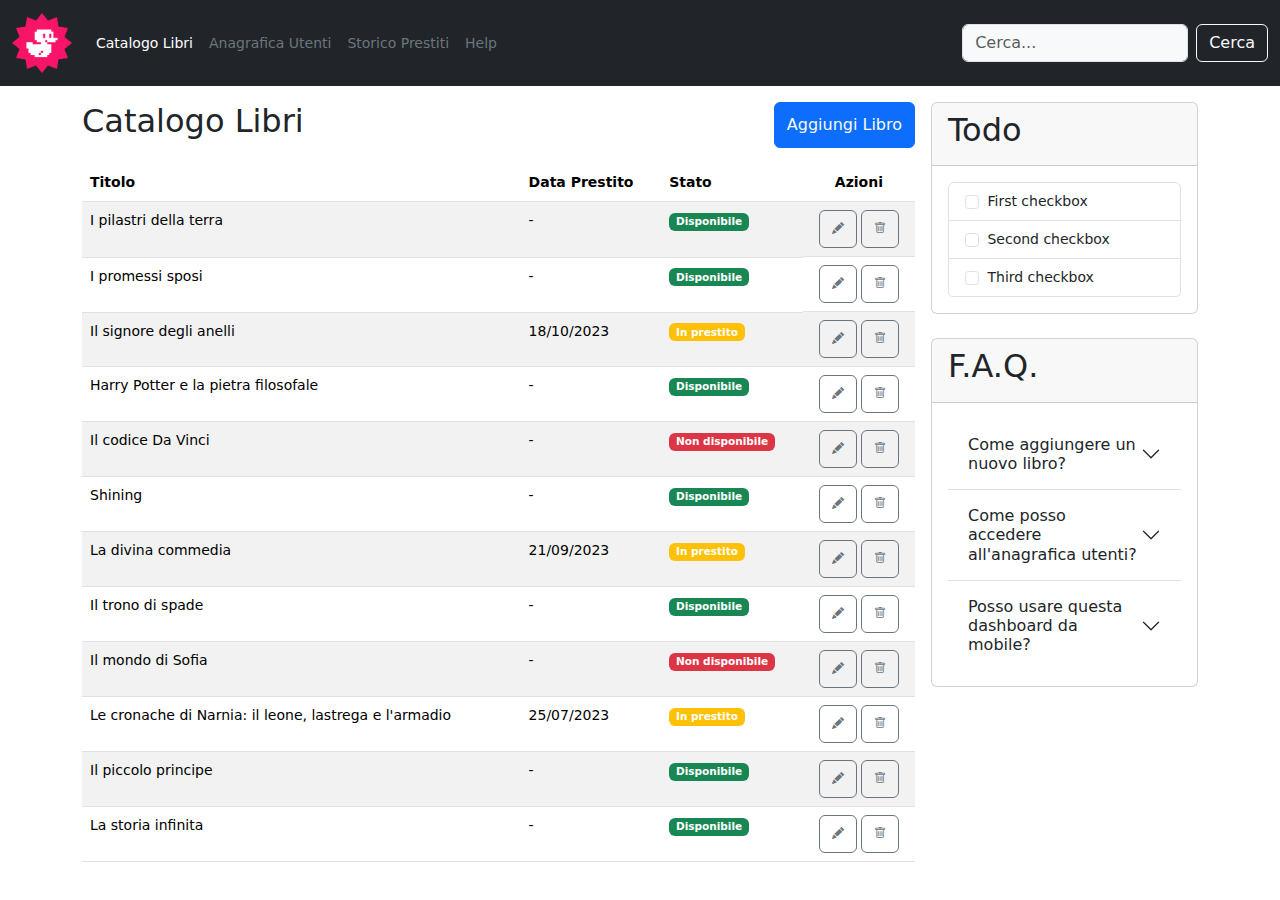
==== commit 6c8b6419: "add new page "Nuovo Libro" with link for home" ====
--- a/index.html
+++ b/index.html
@@ -27,9 +27,9 @@
   </head>
   <body>
     <header>
-      <nav class="navbar navbar-expand-lg bg-dark"data-bs-theme="dark">
+      <nav class="navbar navbar-expand-lg navbar-dark bg-dark" >
         <div class="container-fluid">
-          <a class="navbar-brand" href="#"
+          <a class="navbar-brand" href="/"
             ><img src="./assets/img/duck.png" alt="Logo image" height="60px"
           /></a>
           <button
@@ -87,8 +87,8 @@
             <div class="mt-3">
               <div class="d-flex justify-content-between pb-3">
                 <h2>Catalogo Libri</h2>
-                <button type="button" class="btn btn-primary">
-                  Aggiungi Libro
+                <button type="link" class="btn btn-primary">
+                  <a class="link-light link-underline-opacity-0" href="nuovolibro.html">Aggiungi Libro</a>
                 </button>
               </div>
 
@@ -108,7 +108,7 @@
                     <td>I pilastri della terra</td>
                     <td class="d-none d-md-table-cell">-</td>
                     <td><span class="badge text-bg-success">Disponibile</span></td>
-                    <td class="text-center d-flex flex-shrink-0">
+                    <td class="text-center d-flex flex-shrink-0 justify-content-center">
                       <a class="btn btn-outline-secondary"
                         ><i class="bi bi-pencil-fill fa-xs"></i></a
                       >&nbsp<a class="btn btn-outline-secondary"
@@ -120,7 +120,7 @@
                     <td>I promessi sposi</td>
                     <td class="d-none d-md-table-cell">-</td>
                     <td><span class="badge text-bg-success">Disponibile</span></td>
-                    <td class="text-center">
+                    <td class="text-center d-flex flex-shrink-0 justify-content-center">
                         <a class="btn btn-outline-secondary"
                         ><i class="bi bi-pencil-fill fa-xs"></i></a
                       >&nbsp<a class="btn btn-outline-secondary"
--- a/assets/css/style.css
+++ b/assets/css/style.css
@@ -1,10 +1,11 @@
-.form-control::placeholder{
+/* .form-control::placeholder{
     color: gray;
     opacity: 70%;
-}
+} */
 
-tbody{
+body{
     font-size: 14px;
+
 }
 /* tr>td:nth-of-type(4){
     text-align: center;
